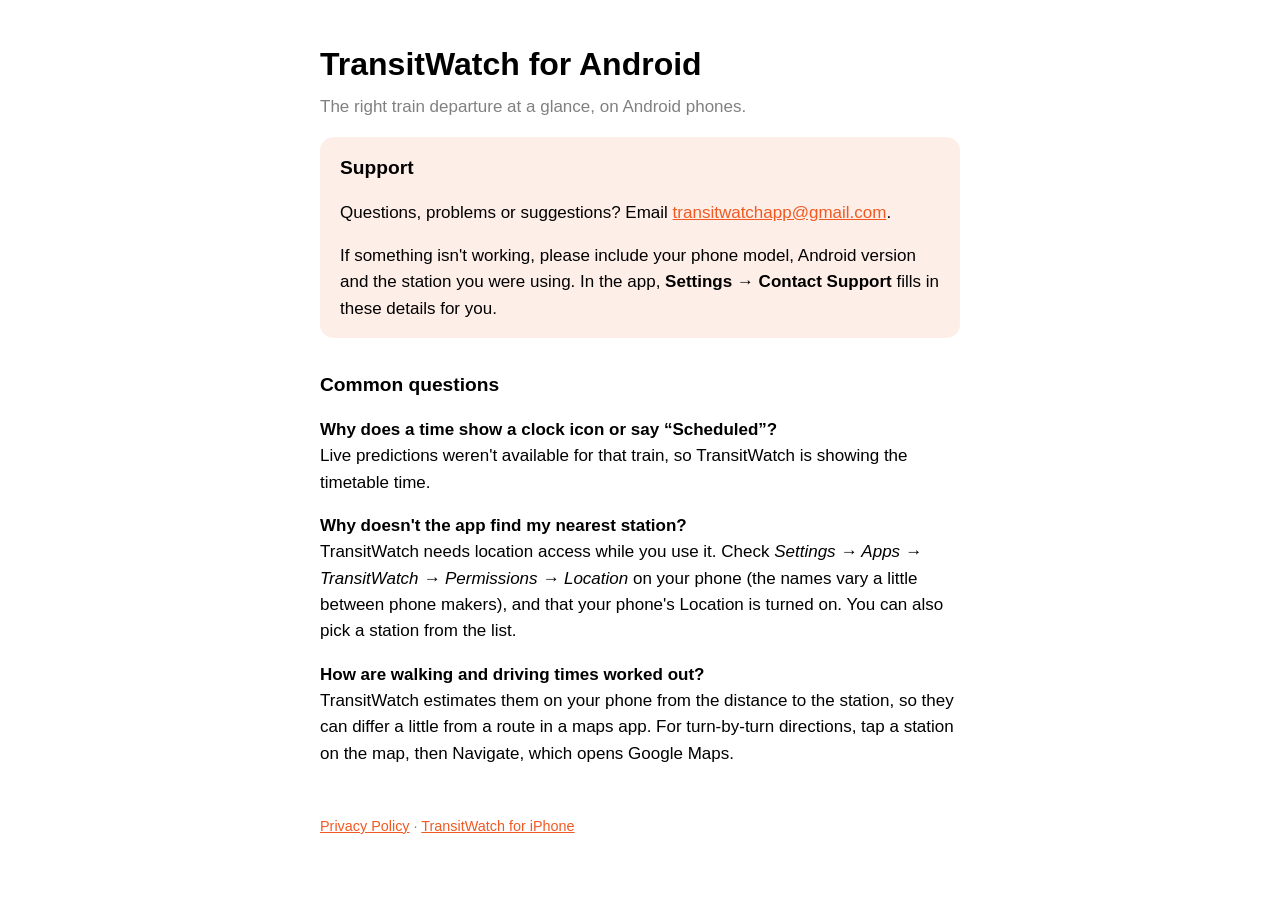
==== android/index.html @ 5f25d8fe "Android support and privacy pages; iPhone privacy: data comes from BART - android/index.html and and" ====
<!DOCTYPE html>
<html lang="en">
<head>
<meta charset="utf-8">
<meta name="viewport" content="width=device-width, initial-scale=1">
<title>TransitWatch for Android Support</title>
<link rel="stylesheet" href="../style.css">
</head>
<body>
<h1>TransitWatch for Android</h1>
<p class="tagline">The right train departure at a glance, on Android phones.</p>

<div class="contact">
<h2 style="margin-top:0">Support</h2>
<p>Questions, problems or suggestions? Email <a href="mailto:transitwatchapp@gmail.com?subject=TransitWatch%20for%20Android%20Support">transitwatchapp@gmail.com</a>.</p>
<p style="margin-bottom:0">If something isn't working, please include your phone model, Android version and the station you were using. In the app, <strong>Settings → Contact Support</strong> fills in these details for you.</p>
</div>

<h2>Common questions</h2>
<p><strong>Why does a time show a clock icon or say “Scheduled”?</strong><br>
Live predictions weren't available for that train, so TransitWatch is showing the timetable time.</p>
<p><strong>Why doesn't the app find my nearest station?</strong><br>
TransitWatch needs location access while you use it. Check <em>Settings → Apps → TransitWatch → Permissions → Location</em> on your phone (the names vary a little between phone makers), and that your phone's Location is turned on. You can also pick a station from the list.</p>
<p><strong>How are walking and driving times worked out?</strong><br>
TransitWatch estimates them on your phone from the distance to the station, so they can differ a little from a route in a maps app. For turn-by-turn directions, tap a station on the map, then Navigate, which opens Google Maps.</p>

<footer><a href="privacy.html">Privacy Policy</a> · <a href="../index.html">TransitWatch for iPhone</a></footer>
</body>
</html>
---- style.css ----
:root { color-scheme: light dark; --accent: #f05a22; }
body { font: 17px/1.55 -apple-system, BlinkMacSystemFont, "Helvetica Neue", sans-serif; max-width: 40rem; margin: 0 auto; padding: 2.5rem 1.25rem 4rem; }
h1 { font-size: 2rem; margin: 0 0 .25rem; }
h2 { font-size: 1.2rem; margin-top: 2rem; }
.tagline { color: GrayText; margin-top: 0; }
a { color: var(--accent); }
.contact { padding: 1rem 1.25rem; border-radius: 14px; background: color-mix(in srgb, var(--accent) 10%, transparent); }
footer { margin-top: 3rem; font-size: .9rem; color: GrayText; }
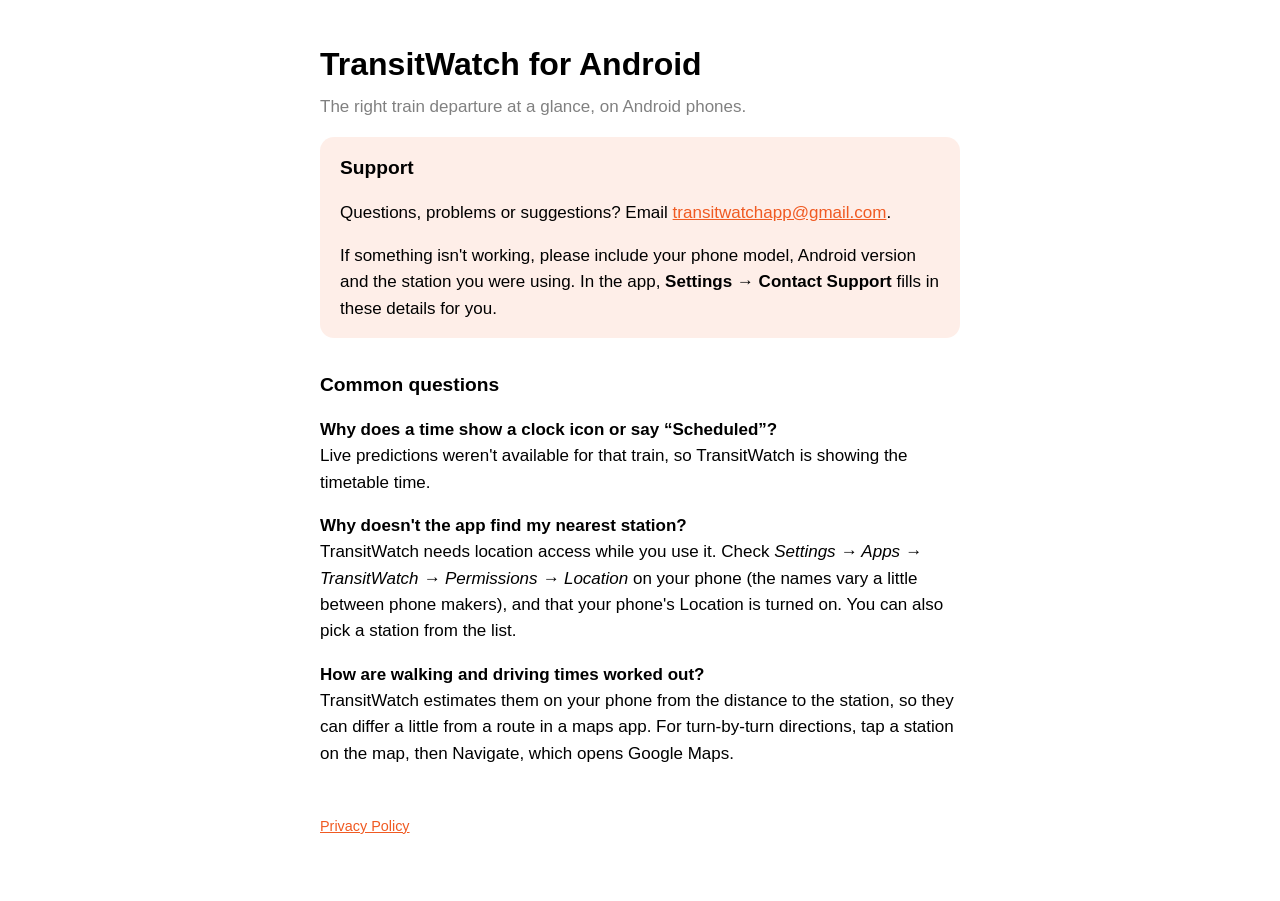
==== commit 4ad01f2f: "Android support page: no link to the iPhone pages Co-Authored-By: Claude Opus 5.5 <noreply@anthropic" ====
--- a/android/index.html
+++ b/android/index.html
@@ -24,6 +24,6 @@
 <p><strong>How are walking and driving times worked out?</strong><br>
 TransitWatch estimates them on your phone from the distance to the station, so they can differ a little from a route in a maps app. For turn-by-turn directions, tap a station on the map, then Navigate, which opens Google Maps.</p>
 
-<footer><a href="privacy.html">Privacy Policy</a> · <a href="../index.html">TransitWatch for iPhone</a></footer>
+<footer><a href="privacy.html">Privacy Policy</a></footer>
 </body>
 </html>
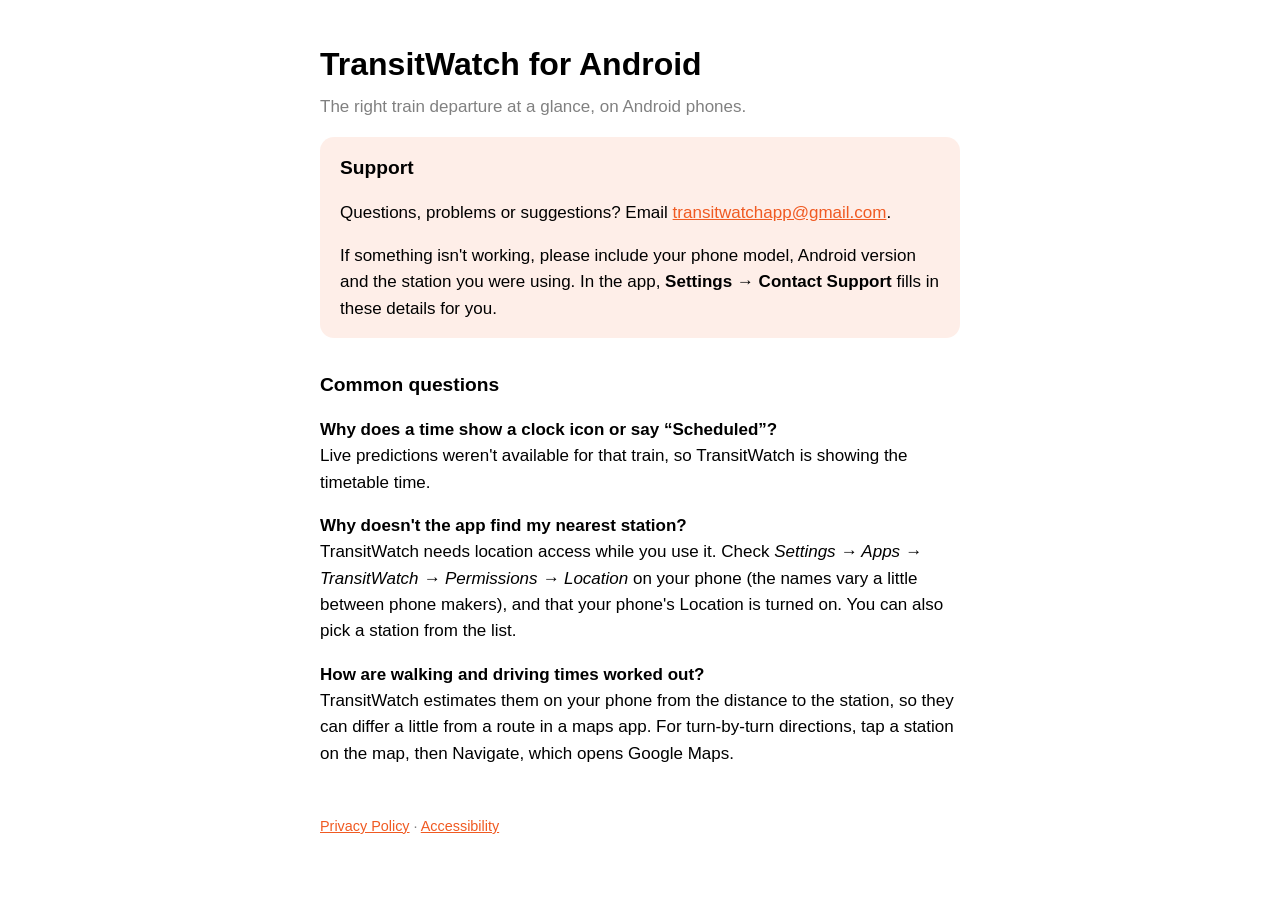
==== commit 61dfde63: "Android accessibility page; linked from the Android support page Checked on the owner's Galaxy S8 wi" ====
--- a/android/index.html
+++ b/android/index.html
@@ -24,6 +24,6 @@
 <p><strong>How are walking and driving times worked out?</strong><br>
 TransitWatch estimates them on your phone from the distance to the station, so they can differ a little from a route in a maps app. For turn-by-turn directions, tap a station on the map, then Navigate, which opens Google Maps.</p>
 
-<footer><a href="privacy.html">Privacy Policy</a></footer>
+<footer><a href="privacy.html">Privacy Policy</a> · <a href="accessibility.html">Accessibility</a></footer>
 </body>
 </html>
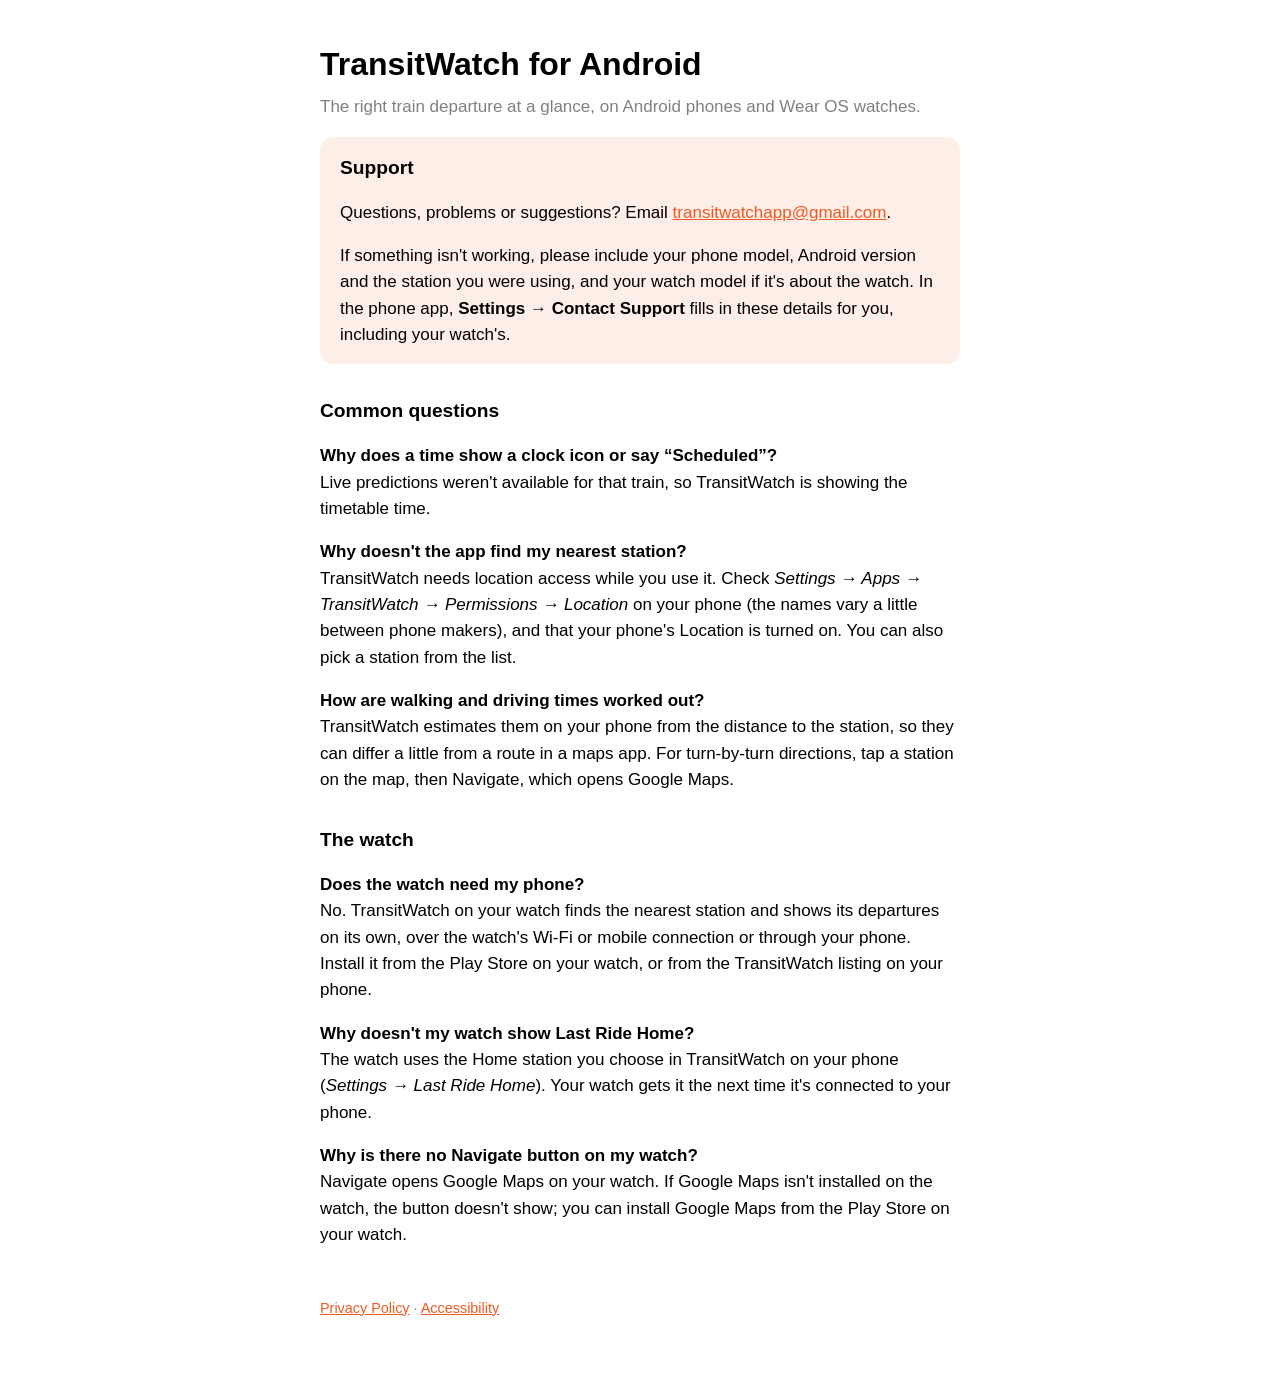
==== commit dc71fd9b: "Android 3.1: the pages mention the Wear OS watch (publish when 3.1 ships, Android A36)" ====
--- a/android/index.html
+++ b/android/index.html
@@ -8,12 +8,12 @@
 </head>
 <body>
 <h1>TransitWatch for Android</h1>
-<p class="tagline">The right train departure at a glance, on Android phones.</p>
+<p class="tagline">The right train departure at a glance, on Android phones and Wear OS watches.</p>
 
 <div class="contact">
 <h2 style="margin-top:0">Support</h2>
 <p>Questions, problems or suggestions? Email <a href="mailto:transitwatchapp@gmail.com?subject=TransitWatch%20for%20Android%20Support">transitwatchapp@gmail.com</a>.</p>
-<p style="margin-bottom:0">If something isn't working, please include your phone model, Android version and the station you were using. In the app, <strong>Settings → Contact Support</strong> fills in these details for you.</p>
+<p style="margin-bottom:0">If something isn't working, please include your phone model, Android version and the station you were using, and your watch model if it's about the watch. In the phone app, <strong>Settings → Contact Support</strong> fills in these details for you, including your watch's.</p>
 </div>
 
 <h2>Common questions</h2>
@@ -24,6 +24,14 @@
 <p><strong>How are walking and driving times worked out?</strong><br>
 TransitWatch estimates them on your phone from the distance to the station, so they can differ a little from a route in a maps app. For turn-by-turn directions, tap a station on the map, then Navigate, which opens Google Maps.</p>
 
+<h2>The watch</h2>
+<p><strong>Does the watch need my phone?</strong><br>
+No. TransitWatch on your watch finds the nearest station and shows its departures on its own, over the watch's Wi-Fi or mobile connection or through your phone. Install it from the Play Store on your watch, or from the TransitWatch listing on your phone.</p>
+<p><strong>Why doesn't my watch show Last Ride Home?</strong><br>
+The watch uses the Home station you choose in TransitWatch on your phone (<em>Settings → Last Ride Home</em>). Your watch gets it the next time it's connected to your phone.</p>
+<p><strong>Why is there no Navigate button on my watch?</strong><br>
+Navigate opens Google Maps on your watch. If Google Maps isn't installed on the watch, the button doesn't show; you can install Google Maps from the Play Store on your watch.</p>
+
 <footer><a href="privacy.html">Privacy Policy</a> · <a href="accessibility.html">Accessibility</a></footer>
 </body>
 </html>
